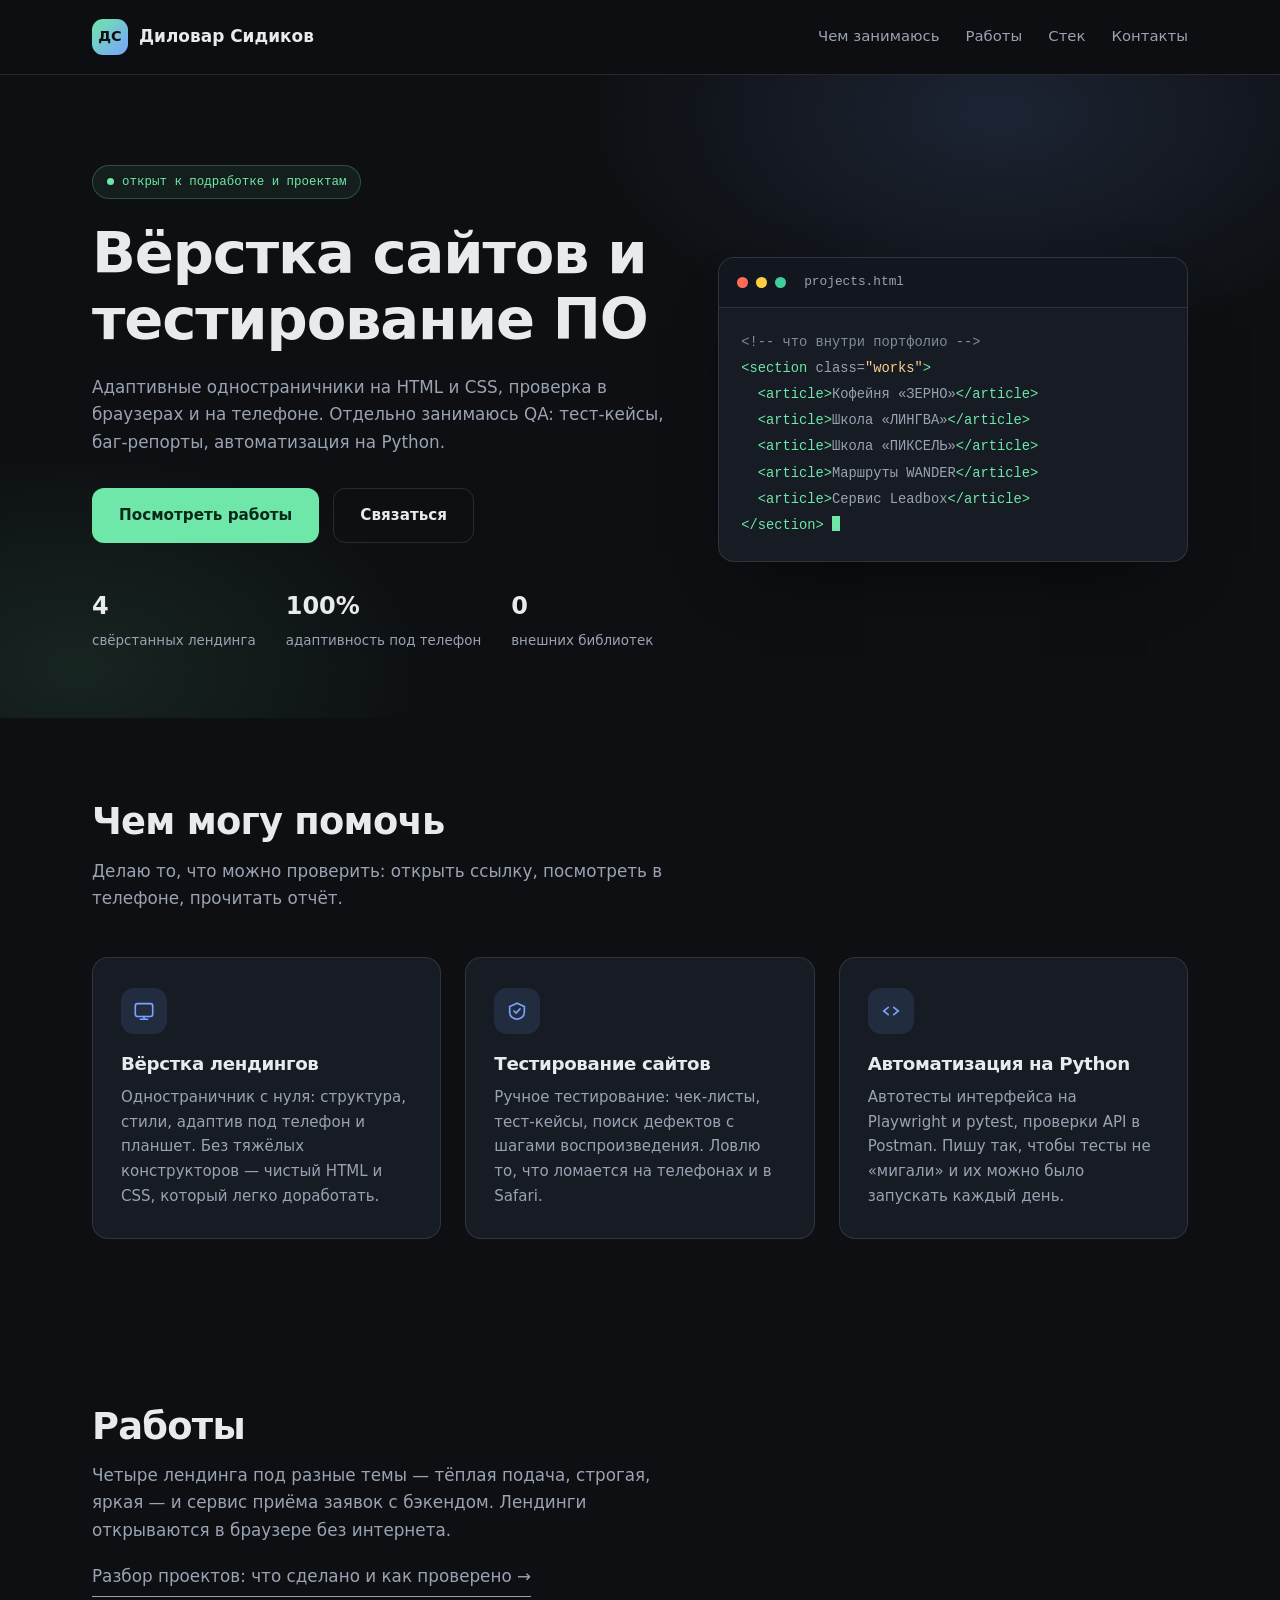
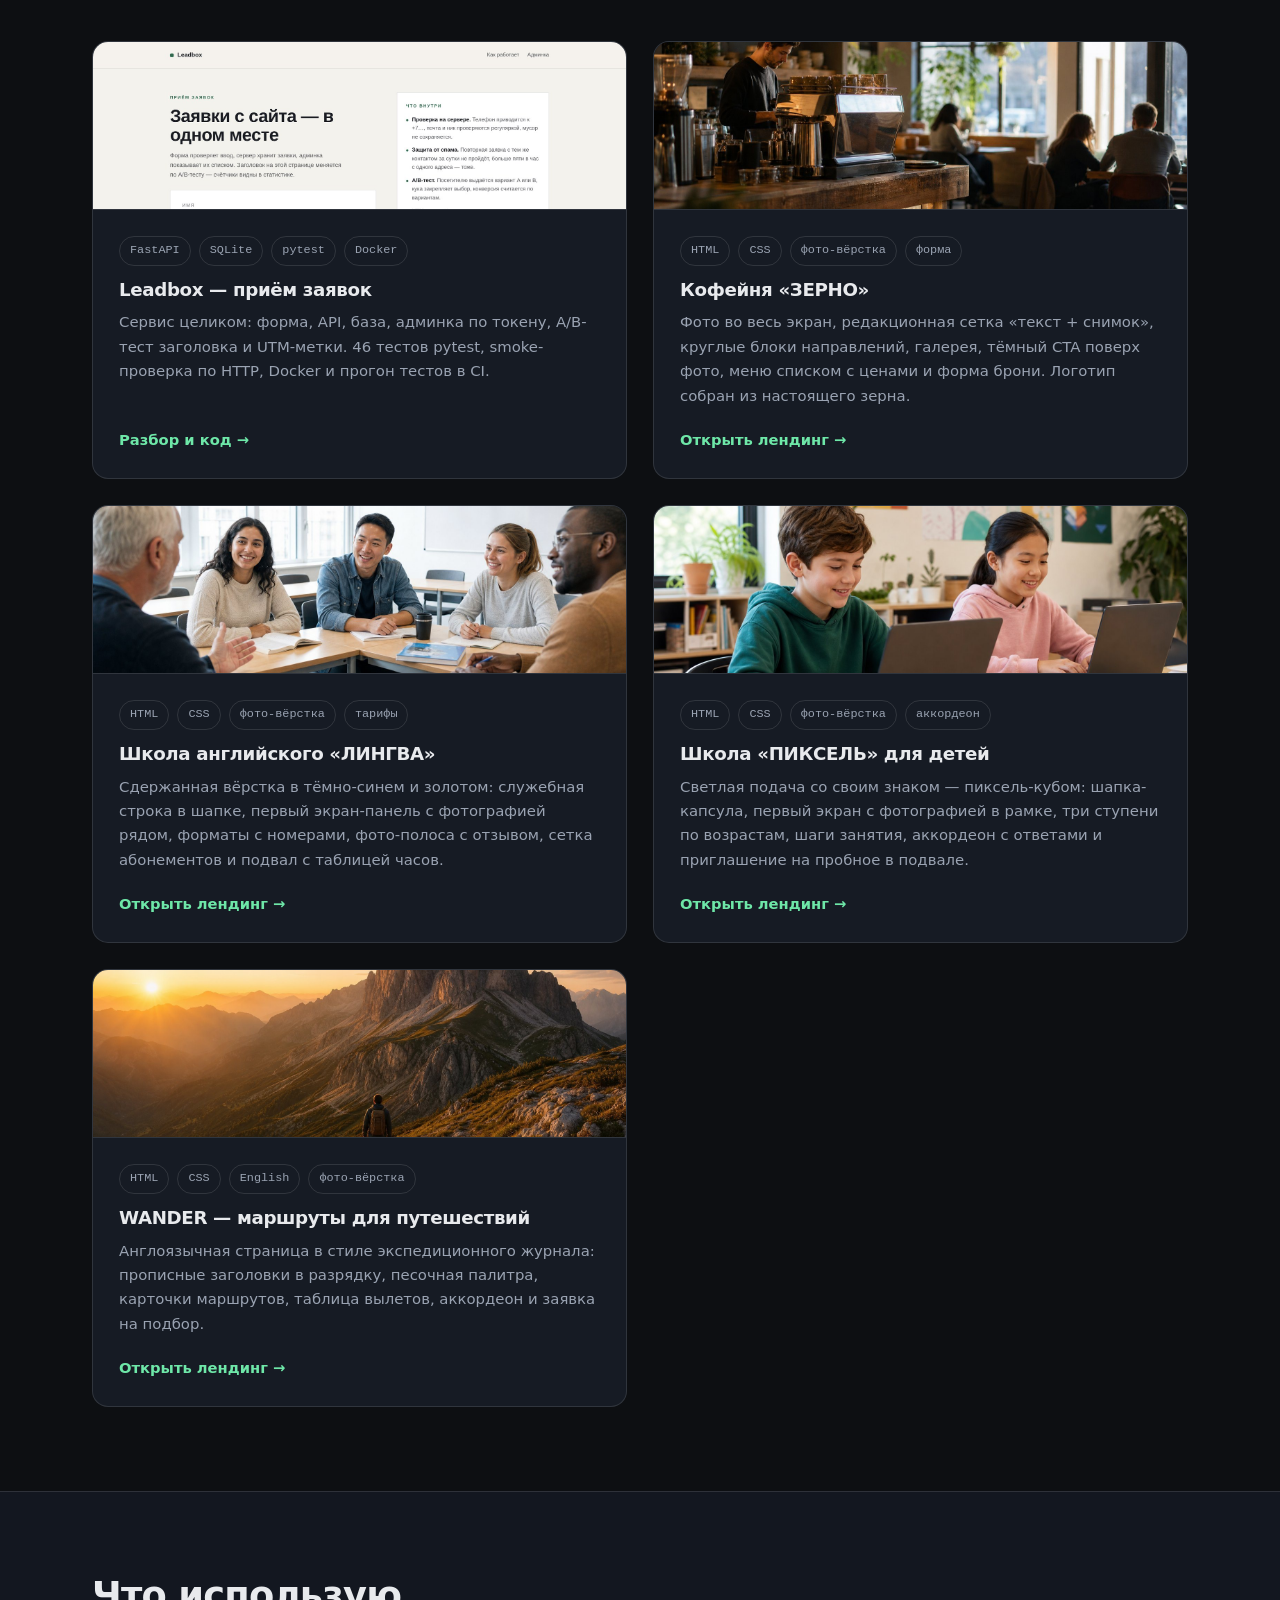
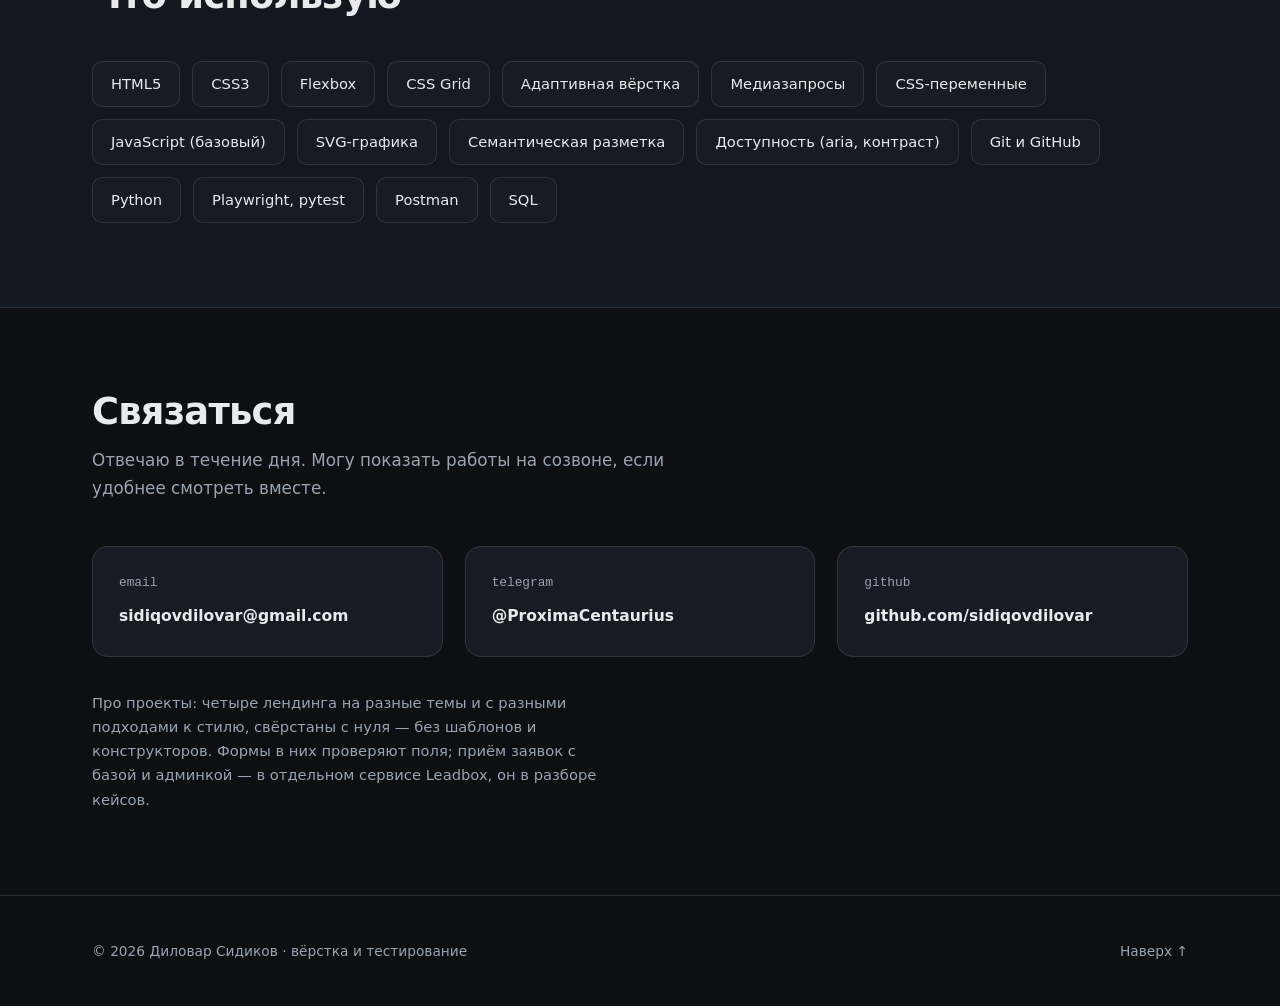
==== index.html @ e2f1a006 "Portfolio: landings, showcase, test report" ====
<!DOCTYPE html>
<html lang="ru">
<head>
<meta charset="utf-8">
<meta name="viewport" content="width=device-width, initial-scale=1">
<title>Диловар Сидиков — вёрстка сайтов и тестирование ПО</title>
<meta name="description" content="Портфолио: адаптивная вёрстка лендингов, сервис приёма заявок на FastAPI и автоматизированное тестирование.">
<meta name="author" content="Диловар Сидиков">
<link rel="icon" href="data:image/svg+xml,%3Csvg xmlns='http://www.w3.org/2000/svg' viewBox='0 0 32 32'%3E%3Crect width='32' height='32' rx='8' fill='%230d0f12'/%3E%3Ctext x='16' y='23' font-family='Arial' font-size='15' font-weight='bold' fill='%236ee7a8' text-anchor='middle'%3EDS%3C/text%3E%3C/svg%3E">
<style>
  :root{
    --bg:#0d0f12;
    --bg-2:#131720;
    --surface:#161b24;
    --ink:#e8eaed;
    --dim:#9aa3b2;
    --mint:#6ee7a8;
    --blue:#7aa2ff;
    --line:rgba(232,234,237,.12);
    --radius:16px;
  }
  *{box-sizing:border-box}
  html{scroll-behavior:smooth}
  body{
    margin:0;background:var(--bg);color:var(--ink);
    font-family:system-ui,-apple-system,"Segoe UI",Roboto,"Helvetica Neue",Arial,sans-serif;
    font-size:17px;line-height:1.64;-webkit-font-smoothing:antialiased;
  }
  h1,h2,h3{margin:0;line-height:1.15;letter-spacing:-.02em;font-weight:700}
  h1{font-size:clamp(2.1rem,5.2vw,3.6rem)}
  h2{font-size:clamp(1.6rem,3.2vw,2.3rem)}
  h3{font-size:1.14rem}
  p{margin:0}
  a{color:inherit;text-decoration:none}
  svg{display:block;max-width:100%}
  .wrap{width:100%;max-width:1140px;margin:0 auto;padding:0 22px}
  code,.mono{font-family:ui-monospace,SFMono-Regular,Menlo,Consolas,"Liberation Mono",monospace}
  .tag{
    display:inline-flex;align-items:center;gap:8px;font-family:ui-monospace,Menlo,Consolas,monospace;
    font-size:.78rem;color:var(--mint);background:rgba(110,231,168,.08);
    border:1px solid rgba(110,231,168,.25);border-radius:999px;padding:6px 14px;margin-bottom:22px;
  }
  .tag i{width:7px;height:7px;border-radius:50%;background:var(--mint);display:block}
  .lead{color:var(--dim);font-size:1.05rem;max-width:56ch}

  .btn{
    display:inline-flex;align-items:center;gap:10px;padding:14px 26px;border-radius:12px;
    border:1px solid transparent;font:inherit;font-weight:600;font-size:.95rem;cursor:pointer;
    transition:transform .18s ease,background .18s ease,border-color .18s ease,color .18s ease;
  }
  .btn--mint{background:var(--mint);color:#08281a}
  .btn--mint:hover{background:#8df0ba;transform:translateY(-2px)}
  .btn--ghost{border-color:var(--line);color:var(--ink)}
  .btn--ghost:hover{border-color:var(--mint);color:var(--mint);transform:translateY(-2px)}
  .btn:focus-visible{outline:3px solid var(--mint);outline-offset:3px}

  /* header */
  .header{position:sticky;top:0;z-index:50;background:rgba(13,15,18,.85);backdrop-filter:blur(12px);border-bottom:1px solid var(--line)}
  .header__in{display:flex;align-items:center;gap:30px;min-height:74px}
  .logo{display:flex;align-items:center;gap:11px;font-weight:700;font-size:1.06rem}
  .logo__mark{
    width:36px;height:36px;border-radius:11px;background:linear-gradient(135deg,var(--mint),var(--blue));
    color:#0d0f12;display:grid;place-content:center;font-weight:800;font-size:.9rem;
  }
  .nav{display:flex;gap:26px;margin-left:auto;font-size:.93rem;color:var(--dim)}
  .nav a{padding:6px 0;border-bottom:1px solid transparent}
  .nav a:hover{color:var(--ink);border-color:var(--mint)}
  .burger{display:none;width:42px;height:42px;border:1px solid var(--line);border-radius:11px;background:transparent;cursor:pointer;position:relative}
  .burger span{position:absolute;left:11px;right:11px;height:1.6px;background:var(--ink);transition:transform .25s}
  .burger span:nth-child(1){top:16px}
  .burger span:nth-child(2){top:24px}
  .burger[aria-expanded="true"] span:nth-child(1){transform:translateY(4px) rotate(45deg)}
  .burger[aria-expanded="true"] span:nth-child(2){transform:translateY(-4px) rotate(-45deg)}

  /* hero */
  .hero{padding:clamp(52px,7vw,100px) 0 clamp(40px,5vw,72px);position:relative;overflow:hidden}
  .hero::before{
    content:"";position:absolute;inset:0;pointer-events:none;
    background:
      radial-gradient(600px 340px at 78% 6%,rgba(122,162,255,.14),transparent 70%),
      radial-gradient(520px 320px at 6% 92%,rgba(110,231,168,.1),transparent 70%);
  }
  .hero__in{position:relative;display:grid;grid-template-columns:1.1fr .9fr;gap:52px;align-items:center}
  .hero .lead{margin-top:20px}
  .hero__cta{display:flex;flex-wrap:wrap;gap:14px;margin-top:32px}
  .hero__facts{display:flex;flex-wrap:wrap;gap:30px;margin-top:44px}
  .hero__facts b{display:block;font-size:1.5rem;font-weight:700}
  .hero__facts span{font-size:.84rem;color:var(--dim)}

  .term{
    background:var(--surface);border:1px solid var(--line);border-radius:var(--radius);
    overflow:hidden;box-shadow:0 30px 70px -40px rgba(0,0,0,.9);
  }
  .term__bar{display:flex;align-items:center;gap:8px;padding:14px 18px;border-bottom:1px solid var(--line);background:#12161e}
  .term__bar i{width:11px;height:11px;border-radius:50%;background:#2c3340}
  .term__bar i:nth-child(1){background:#ff6b57}
  .term__bar i:nth-child(2){background:#ffcf3f}
  .term__bar i:nth-child(3){background:#3ecf9a}
  .term__bar span{margin-left:10px;font-size:.8rem;color:var(--dim);font-family:ui-monospace,Menlo,Consolas,monospace}
  .term__body{padding:22px;font-family:ui-monospace,Menlo,Consolas,monospace;font-size:.86rem;line-height:1.9}
  .term__body p{color:var(--dim);white-space:nowrap;overflow:hidden;text-overflow:ellipsis}
  .term__body .k{color:var(--mint)}
  .term__body .s{color:#ffcf8b}
  .term__body .c{color:#828b99}
  .cursor{display:inline-block;width:8px;height:15px;background:var(--mint);vertical-align:-2px;animation:blink 1.1s steps(1) infinite}
  @keyframes blink{50%{opacity:0}}

  section{padding:clamp(48px,6.5vw,88px) 0}
  .sec-head{max-width:680px;margin-bottom:44px}

  /* что делаю */
  .grid-3{display:grid;grid-template-columns:repeat(3,1fr);gap:24px}
  .card{
    background:var(--surface);border:1px solid var(--line);border-radius:var(--radius);padding:30px 28px;
    transition:transform .22s ease,border-color .22s ease;
  }
  .card:hover{transform:translateY(-4px);border-color:rgba(110,231,168,.4)}
  .card__icon{width:46px;height:46px;border-radius:13px;background:rgba(122,162,255,.12);display:grid;place-content:center;margin-bottom:20px}
  .card h3{margin-bottom:10px}
  .card p{color:var(--dim);font-size:.94rem}

  /* работы */
  .works{display:grid;grid-template-columns:1fr 1fr;gap:26px}
  .work{
    background:var(--surface);border:1px solid var(--line);border-radius:var(--radius);overflow:hidden;
    display:flex;flex-direction:column;transition:transform .22s ease,border-color .22s ease,box-shadow .22s ease;
  }
  .work:hover{transform:translateY(-5px);border-color:rgba(110,231,168,.45);box-shadow:0 30px 60px -40px rgba(110,231,168,.35)}
  .work__preview{height:168px;border-bottom:1px solid var(--line);position:relative;overflow:hidden}
  .work__preview svg{position:absolute;inset:0;width:100%;height:100%}
  .work__body{padding:26px;display:flex;flex-direction:column;flex:1}
  .work__tags{display:flex;flex-wrap:wrap;gap:8px;margin-bottom:14px}
  .work__tags span{
    font-size:.74rem;font-family:ui-monospace,Menlo,Consolas,monospace;color:var(--dim);
    border:1px solid var(--line);border-radius:999px;padding:4px 10px;
  }
  .work h3{margin-bottom:10px}
  .work p{color:var(--dim);font-size:.93rem;flex:1}
  .work__link{
    display:inline-flex;align-items:center;gap:9px;margin-top:20px;font-size:.92rem;font-weight:600;color:var(--mint);
  }
  .work__link:hover{gap:13px;transition:gap .2s}

  /* стек */
  .stack{background:var(--bg-2);border-top:1px solid var(--line);border-bottom:1px solid var(--line)}
  .chips{display:flex;flex-wrap:wrap;gap:12px}
  .chips span{
    background:var(--surface);border:1px solid var(--line);border-radius:10px;padding:10px 18px;
    font-size:.92rem;transition:border-color .2s,color .2s;
  }
  .chips span:hover{border-color:var(--mint);color:var(--mint)}

  /* контакты */
  .contacts{display:grid;grid-template-columns:repeat(3,1fr);gap:22px}
  .contact{
    background:var(--surface);border:1px solid var(--line);border-radius:var(--radius);padding:26px;
    transition:transform .2s ease,border-color .2s ease;
  }
  .contact:hover{transform:translateY(-4px);border-color:rgba(122,162,255,.5)}
  .contact span{display:block;font-size:.8rem;color:var(--dim);margin-bottom:8px;font-family:ui-monospace,Menlo,Consolas,monospace}
  .contact b{font-weight:600;font-size:.97rem;word-break:break-word}

  footer.footer{border-top:1px solid var(--line);padding:40px 0;color:var(--dim);font-size:.86rem}
  .footer__in{display:flex;flex-wrap:wrap;gap:16px;justify-content:space-between;align-items:center}
  .footer a:hover{color:var(--mint)}

  .reveal{opacity:0;transform:translateY(18px);transition:opacity .6s ease,transform .6s ease}
  .reveal.in{opacity:1;transform:none}

  @media (max-width:980px){
    .hero__in{grid-template-columns:1fr;gap:40px}
    .grid-3{grid-template-columns:1fr}
    .works,.contacts{grid-template-columns:1fr}
    .term{order:-1}
  }
  @media (max-width:740px){
    .nav{position:absolute;left:0;right:0;top:100%;flex-direction:column;gap:0;margin:0;background:var(--bg);border-bottom:1px solid var(--line);max-height:0;overflow:hidden;transition:max-height .3s}
    .nav.is-open{max-height:300px}
    .nav a{padding:15px 22px;border-bottom:1px solid var(--line)}
    .burger{display:block;margin-left:auto}
  }

    /* цель нажатия в подвале — не меньше 24 px по высоте (WCAG 2.2 AA) на любом указателе */
  footer a{display:inline-block;padding-top:4px;padding-bottom:4px}
@media (max-width:760px){
    .label{font-size:.74rem}
    .hero__marks span,.numbers span,.format__meta,.price-note,.gallery figcaption,.foot__cap,
    .faculty li div > span,.quote-band footer,.cta__side dt,.top__utilin,.trip__meta span,
    .format__tag,.price__tag,.filters span{font-size:.72rem}
    footer a,.work__link,.sections a{display:inline-block;padding-top:9px;padding-bottom:9px}
    label{font-size:.78rem}
    .level b,.hero__barin span,.values span,.stats span,.trip__meta span,.level__code + b{font-size:.72rem}
    .top .nav a{display:block;padding-top:15px;padding-bottom:15px}

    .brand{padding-top:6px;padding-bottom:6px}
  }

  /* «к содержанию»: видно только при навигации с клавиатуры */
  .skip{position:fixed;left:16px;top:16px;z-index:999;padding:12px 18px;border-radius:2px;
    background:var(--mint);color:#0d0f12;font-size:.92rem;font-weight:600;text-decoration:none;
    transform:translateY(-280%);transition:transform .2s ease}
  .skip:focus{transform:none}

  @media (prefers-reduced-motion:reduce){
    html{scroll-behavior:auto}
    .reveal{opacity:1;transform:none;transition:none}
    .cursor{animation:none}
    .btn:hover,.btn--mint:hover{transform:none}
    .work:hover{transform:none}
  }
</style>
</head>
<body>
<a class="skip" href="#top">Перейти к содержанию</a>

<header class="header">
  <div class="wrap header__in">
    <a class="logo" href="#top"><span class="logo__mark">ДС</span>Диловар Сидиков</a>
    <nav class="nav" id="nav">
      <a href="#what">Чем занимаюсь</a>
      <a href="#works">Работы</a>
      <a href="#stack">Стек</a>
      <a href="#contacts">Контакты</a>
    </nav>
    <button class="burger" id="burger" aria-label="Открыть меню" aria-expanded="false" aria-controls="nav" type="button">
      <span></span><span></span>
    </button>
  </div>
</header>

<main id="top" tabindex="-1">

  <!-- Первый экран -->
  <section class="hero">
    <div class="wrap hero__in">
      <div>
        <span class="tag"><i></i>открыт к подработке и проектам</span>
        <h1>Вёрстка сайтов и тестирование ПО</h1>
        <p class="lead">Адаптивные одностраничники на HTML и CSS, проверка в браузерах и на телефоне. Отдельно занимаюсь QA: тест-кейсы, баг-репорты, автоматизация на Python.</p>
        <div class="hero__cta">
          <a class="btn btn--mint" href="#works">Посмотреть работы</a>
          <a class="btn btn--ghost" href="#contacts">Связаться</a>
        </div>
        <div class="hero__facts">
          <div><b>4</b><span>свёрстанных лендинга</span></div>
          <div><b>100%</b><span>адаптивность под телефон</span></div>
          <div><b>0</b><span>внешних библиотек</span></div>
        </div>
      </div>

      <div class="term reveal" aria-hidden="true">
        <div class="term__bar"><i></i><i></i><i></i><span>projects.html</span></div>
        <div class="term__body">
          <p><span class="c">&lt;!-- что внутри портфолио --&gt;</span></p>
          <p><span class="k">&lt;section</span> class=<span class="s">"works"</span><span class="k">&gt;</span></p>
          <p>&nbsp;&nbsp;<span class="k">&lt;article&gt;</span>Кофейня «ЗЕРНО»<span class="k">&lt;/article&gt;</span></p>
          <p>&nbsp;&nbsp;<span class="k">&lt;article&gt;</span>Школа «ЛИНГВА»<span class="k">&lt;/article&gt;</span></p>
          <p>&nbsp;&nbsp;<span class="k">&lt;article&gt;</span>Школа «ПИКСЕЛЬ»<span class="k">&lt;/article&gt;</span></p>
          <p>&nbsp;&nbsp;<span class="k">&lt;article&gt;</span>Маршруты WANDER<span class="k">&lt;/article&gt;</span></p>
          <p>&nbsp;&nbsp;<span class="k">&lt;article&gt;</span>Сервис Leadbox<span class="k">&lt;/article&gt;</span></p>
          <p><span class="k">&lt;/section&gt;</span> <span class="cursor"></span></p>
        </div>
      </div>
    </div>
  </section>

  <!-- Чем занимаюсь -->
  <section id="what">
    <div class="wrap">
      <div class="sec-head reveal">
        <h2>Чем могу помочь</h2>
        <p class="lead" style="margin-top:14px">Делаю то, что можно проверить: открыть ссылку, посмотреть в телефоне, прочитать отчёт.</p>
      </div>

      <div class="grid-3">
        <article class="card reveal">
          <div class="card__icon">
            <svg width="22" height="22" viewBox="0 0 24 24" fill="none" stroke="#7aa2ff" stroke-width="1.8" stroke-linecap="round"><rect x="2.5" y="4" width="19" height="14" rx="2.5"/><path d="M8 21h8M12 18v3"/></svg>
          </div>
          <h3>Вёрстка лендингов</h3>
          <p>Одностраничник с нуля: структура, стили, адаптив под телефон и планшет. Без тяжёлых конструкторов — чистый HTML и CSS, который легко доработать.</p>
        </article>

        <article class="card reveal">
          <div class="card__icon">
            <svg width="22" height="22" viewBox="0 0 24 24" fill="none" stroke="#7aa2ff" stroke-width="1.8" stroke-linecap="round"><path d="M12 3.5 4 7v6c0 4.4 3.4 7.2 8 8 4.6-.8 8-3.6 8-8V7z"/><path d="m8.7 12 2.3 2.3 4.3-4.6"/></svg>
          </div>
          <h3>Тестирование сайтов</h3>
          <p>Ручное тестирование: чек-листы, тест-кейсы, поиск дефектов с шагами воспроизведения. Ловлю то, что ломается на телефонах и в Safari.</p>
        </article>

        <article class="card reveal">
          <div class="card__icon">
            <svg width="22" height="22" viewBox="0 0 24 24" fill="none" stroke="#7aa2ff" stroke-width="1.8" stroke-linecap="round"><path d="m9 8-5 4 5 4M15 8l5 4-5 4"/></svg>
          </div>
          <h3>Автоматизация на Python</h3>
          <p>Автотесты интерфейса на Playwright и pytest, проверки API в Postman. Пишу так, чтобы тесты не «мигали» и их можно было запускать каждый день.</p>
        </article>
      </div>
    </div>
  </section>

  <!-- Работы -->
  <section id="works">
    <div class="wrap">
      <div class="sec-head reveal">
        <h2>Работы</h2>
        <p class="lead" style="margin-top:14px">Четыре лендинга под разные темы — тёплая подача, строгая, яркая — и сервис приёма заявок с бэкендом. Лендинги открываются в браузере без интернета.</p>
        <p class="lead" style="margin-top:12px"><a href="showcase.html" style="display:inline-block;padding-top:6px;padding-bottom:6px;border-bottom:1px solid currentColor;text-decoration:none">Разбор проектов: что сделано и как проверено →</a></p>
      </div>

      <div class="works">
        <article class="work reveal">
          <div class="work__preview">
            <img src="img/leadbox-wide.jpg" alt="Leadbox — форма заявки с проверкой полей" loading="lazy" style="width:100%;height:100%;object-fit:cover" width="1536" height="483">
          </div>
          <div class="work__body">
            <div class="work__tags"><span>FastAPI</span><span>SQLite</span><span>pytest</span><span>Docker</span></div>
            <h3>Leadbox — приём заявок</h3>
            <p>Сервис целиком: форма, API, база, админка по токену, A/B-тест заголовка и UTM-метки. 46 тестов pytest, smoke-проверка по HTTP, Docker и прогон тестов в CI.</p>
            <a class="work__link" href="showcase.html#leadbox">Разбор и код →</a>
          </div>
        </article>

        <article class="work reveal">
          <div class="work__preview">
            <img src="img/coffee-hero.jpg" alt="Кофейня «ЗЕРНО» — первый экран с фотографией" loading="lazy" style="width:100%;height:100%;object-fit:cover" width="1536" height="1024">
          </div>
          <div class="work__body">
            <div class="work__tags"><span>HTML</span><span>CSS</span><span>фото-вёрстка</span><span>форма</span></div>
            <h3>Кофейня «ЗЕРНО»</h3>
            <p>Фото во весь экран, редакционная сетка «текст + снимок», круглые блоки направлений, галерея, тёмный CTA поверх фото, меню списком с ценами и форма брони. Логотип собран из настоящего зерна.</p>
            <a class="work__link" href="zerno-coffee.html">Открыть лендинг →</a>
          </div>
        </article>

        <article class="work reveal">
          <div class="work__preview">
            <img src="img/lingua-hero.jpg" alt="Школа английского «ЛИНГВА» — первый экран с фотографией" loading="lazy" style="width:100%;height:100%;object-fit:cover" width="1536" height="1024">
          </div>
          <div class="work__body">
            <div class="work__tags"><span>HTML</span><span>CSS</span><span>фото-вёрстка</span><span>тарифы</span></div>
            <h3>Школа английского «ЛИНГВА»</h3>
            <p>Сдержанная вёрстка в тёмно-синем и золотом: служебная строка в шапке, первый экран-панель с фотографией рядом, форматы с номерами, фото-полоса с отзывом, сетка абонементов и подвал с таблицей часов.</p>
            <a class="work__link" href="lingua-school.html">Открыть лендинг →</a>
          </div>
        </article>

        <article class="work reveal">
          <div class="work__preview">
            <img src="img/kids-hero.jpg" alt="Школа «ПИКСЕЛЬ» — дети занимаются в классе" loading="lazy" style="width:100%;height:100%;object-fit:cover" width="1536" height="1024">
          </div>
          <div class="work__body">
            <div class="work__tags"><span>HTML</span><span>CSS</span><span>фото-вёрстка</span><span>аккордеон</span></div>
            <h3>Школа «ПИКСЕЛЬ» для детей</h3>
            <p>Светлая подача со своим знаком — пиксель-кубом: шапка-капсула, первый экран с фотографией в рамке, три ступени по возрастам, шаги занятия, аккордеон с ответами и приглашение на пробное в подвале.</p>
            <a class="work__link" href="pixel-kids.html">Открыть лендинг →</a>
          </div>
        </article>

        <article class="work reveal">
          <div class="work__preview">
            <img src="img/wander-hero.jpg" alt="WANDER — путешественник на горной тропе" loading="lazy" style="width:100%;height:100%;object-fit:cover" width="1536" height="1024">
          </div>
          <div class="work__body">
            <div class="work__tags"><span>HTML</span><span>CSS</span><span>English</span><span>фото-вёрстка</span></div>
            <h3>WANDER — маршруты для путешествий</h3>
            <p>Англоязычная страница в стиле экспедиционного журнала: прописные заголовки в разрядку, песочная палитра, карточки маршрутов, таблица вылетов, аккордеон и заявка на подбор.</p>
            <a class="work__link" href="wander-travel.html">Открыть лендинг →</a>
          </div>
        </article>

      </div>
    </div>
  </section>

  <!-- Стек -->
  <section class="stack" id="stack">
    <div class="wrap">
      <div class="sec-head reveal">
        <h2>Что использую</h2>
      </div>
      <div class="chips reveal">
        <span>HTML5</span>
        <span>CSS3</span>
        <span>Flexbox</span>
        <span>CSS Grid</span>
        <span>Адаптивная вёрстка</span>
        <span>Медиазапросы</span>
        <span>CSS-переменные</span>
        <span>JavaScript (базовый)</span>
        <span>SVG-графика</span>
        <span>Семантическая разметка</span>
        <span>Доступность (aria, контраст)</span>
        <span>Git и GitHub</span>
        <span>Python</span>
        <span>Playwright, pytest</span>
        <span>Postman</span>
        <span>SQL</span>
      </div>
    </div>
  </section>

  <!-- Контакты -->
  <section id="contacts">
    <div class="wrap">
      <div class="sec-head reveal">
        <h2>Связаться</h2>
        <p class="lead" style="margin-top:14px">Отвечаю в течение дня. Могу показать работы на созвоне, если удобнее смотреть вместе.</p>
      </div>
      <div class="contacts">
        <a class="contact reveal" href="mailto:sidiqovdilovar@gmail.com">
          <span>email</span>
          <b>sidiqovdilovar@gmail.com</b>
        </a>
        <a class="contact reveal" href="https://t.me/ProximaCentaurius" rel="noopener">
          <span>telegram</span>
          <b>@ProximaCentaurius</b>
        </a>
        <a class="contact reveal" href="https://github.com/sidiqovdilovar/qa-portfolio" rel="noopener">
          <span>github</span>
          <b>github.com/sidiqovdilovar</b>
        </a>
      </div>

      <p class="lead" style="margin-top:34px;font-size:.92rem">
        Про проекты: четыре лендинга на разные темы и с разными подходами к стилю, свёрстаны с нуля — без шаблонов и конструкторов.
        Формы в них проверяют поля; приём заявок с базой и админкой — в отдельном сервисе Leadbox, он в разборе кейсов.
      </p>
    </div>
  </section>

</main>

<footer class="footer">
  <div class="wrap footer__in">
    <span>© <span id="year"></span> Диловар Сидиков · вёрстка и тестирование</span>
    <a href="#top">Наверх ↑</a>
  </div>
</footer>

<script>
  var burger = document.getElementById('burger');
  var nav = document.getElementById('nav');
  burger.addEventListener('click', function () {
    var open = nav.classList.toggle('is-open');
    burger.setAttribute('aria-expanded', open);
  });
  nav.addEventListener('click', function (e) {
    if (e.target.tagName === 'A') {
      nav.classList.remove('is-open');
      burger.setAttribute('aria-expanded', 'false');
    }
  });

  var items = document.querySelectorAll('.reveal');
  if ('IntersectionObserver' in window) {
    var io = new IntersectionObserver(function (entries) {
      entries.forEach(function (entry) {
        if (entry.isIntersecting) {
          entry.target.classList.add('in');
          io.unobserve(entry.target);
        }
      });
    }, { threshold: 0.14 });
    items.forEach(function (el) { io.observe(el); });
  } else {
    items.forEach(function (el) { el.classList.add('in'); });
  }

  document.getElementById('year').textContent = new Date().getFullYear();
</script>

</body>
</html>
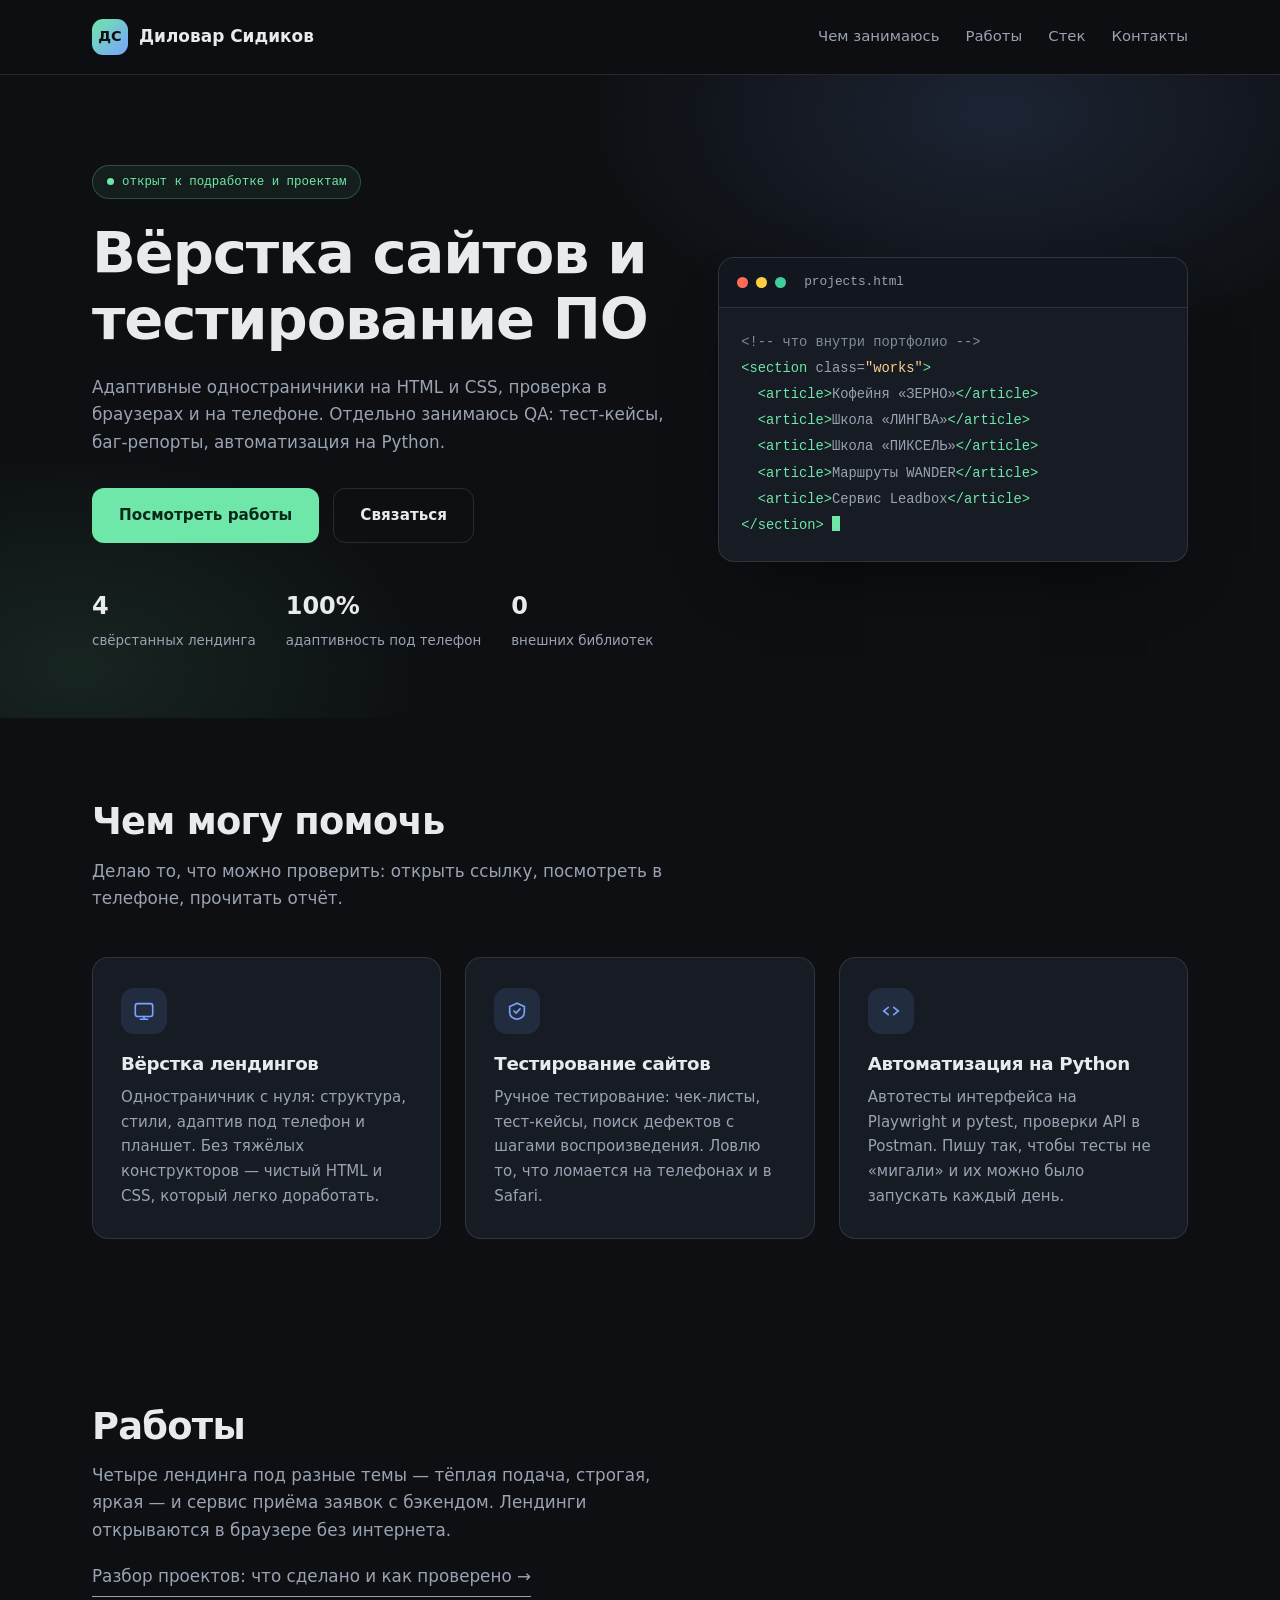
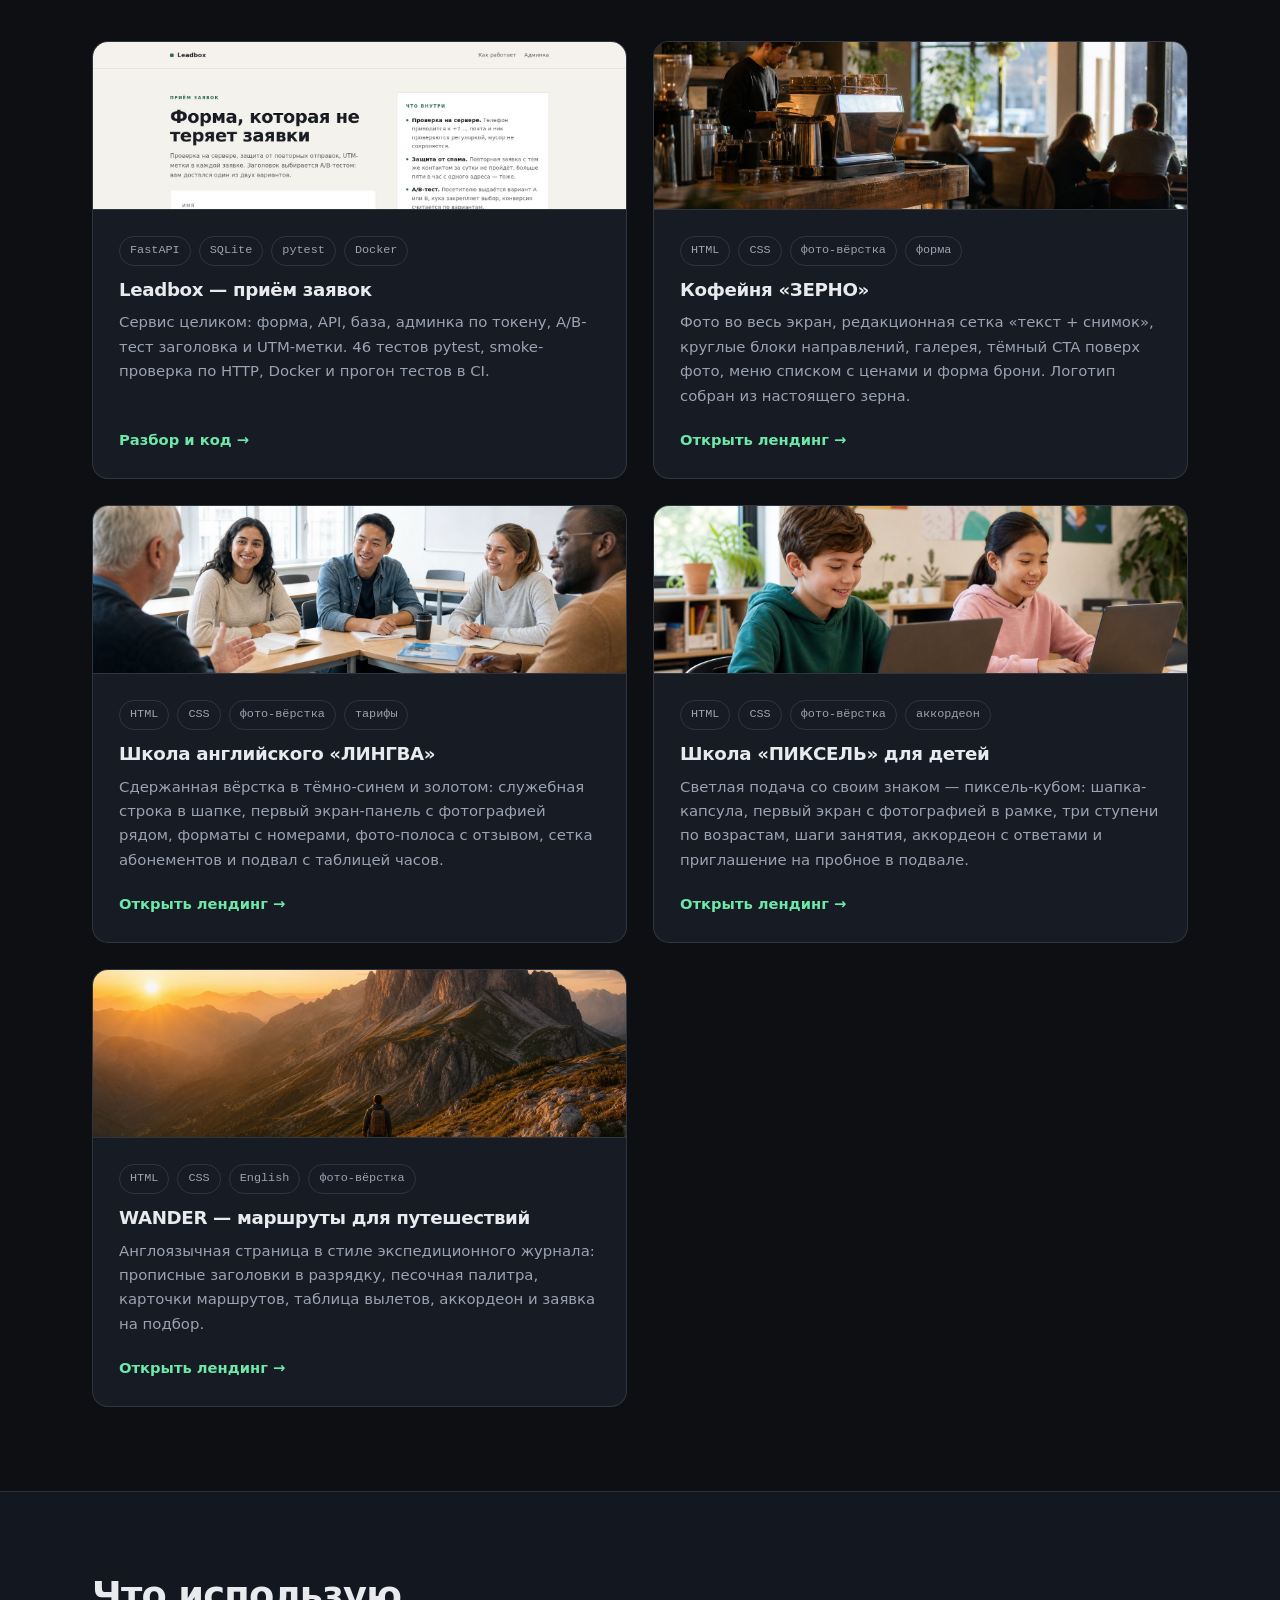
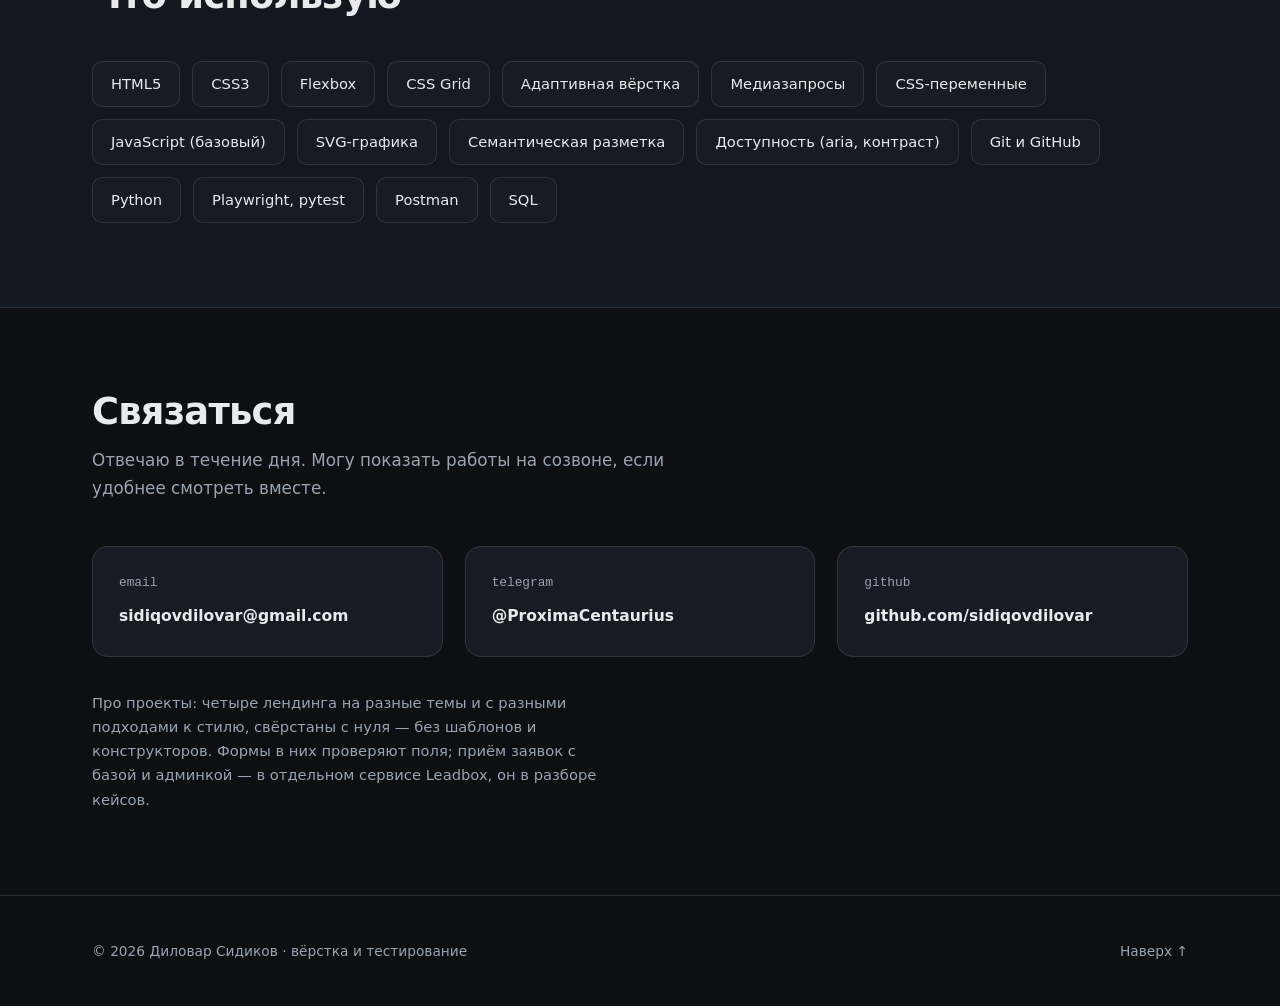
==== commit 1785290e: "Fix W3C errors: encode spaces in favicon data URI, duplicate loading attribute; square logo ratio" ====
--- a/index.html
+++ b/index.html
@@ -6,7 +6,7 @@
 <title>Диловар Сидиков — вёрстка сайтов и тестирование ПО</title>
 <meta name="description" content="Портфолио: адаптивная вёрстка лендингов, сервис приёма заявок на FastAPI и автоматизированное тестирование.">
 <meta name="author" content="Диловар Сидиков">
-<link rel="icon" href="data:image/svg+xml,%3Csvg xmlns='http://www.w3.org/2000/svg' viewBox='0 0 32 32'%3E%3Crect width='32' height='32' rx='8' fill='%230d0f12'/%3E%3Ctext x='16' y='23' font-family='Arial' font-size='15' font-weight='bold' fill='%236ee7a8' text-anchor='middle'%3EDS%3C/text%3E%3C/svg%3E">
+<link rel="icon" href="data:image/svg+xml,%3Csvg%20xmlns='http://www.w3.org/2000/svg'%20viewBox='0%200%2032%2032'%3E%3Crect%20width='32'%20height='32'%20rx='8'%20fill='%230d0f12'/%3E%3Ctext%20x='16'%20y='23'%20font-family='Arial'%20font-size='15'%20font-weight='bold'%20fill='%236ee7a8'%20text-anchor='middle'%3EDS%3C/text%3E%3C/svg%3E">
 <style>
   :root{
     --bg:#0d0f12;
@@ -207,8 +207,11 @@
     .cursor{animation:none}
     .btn:hover,.btn--mint:hover{transform:none}
     .work:hover{transform:none}
+      /* при «меньше движения» гасим не только входные анимации, но и переходы при наведении */
+    *,*::before,*::after{animation-duration:.01ms!important;animation-iteration-count:1!important;transition-duration:.01ms!important;scroll-behavior:auto!important}
   }
 </style>
+<noscript><style>.reveal{opacity:1!important;transform:none!important}</style></noscript>
 </head>
 <body>
 <a class="skip" href="#top">Перейти к содержанию</a>
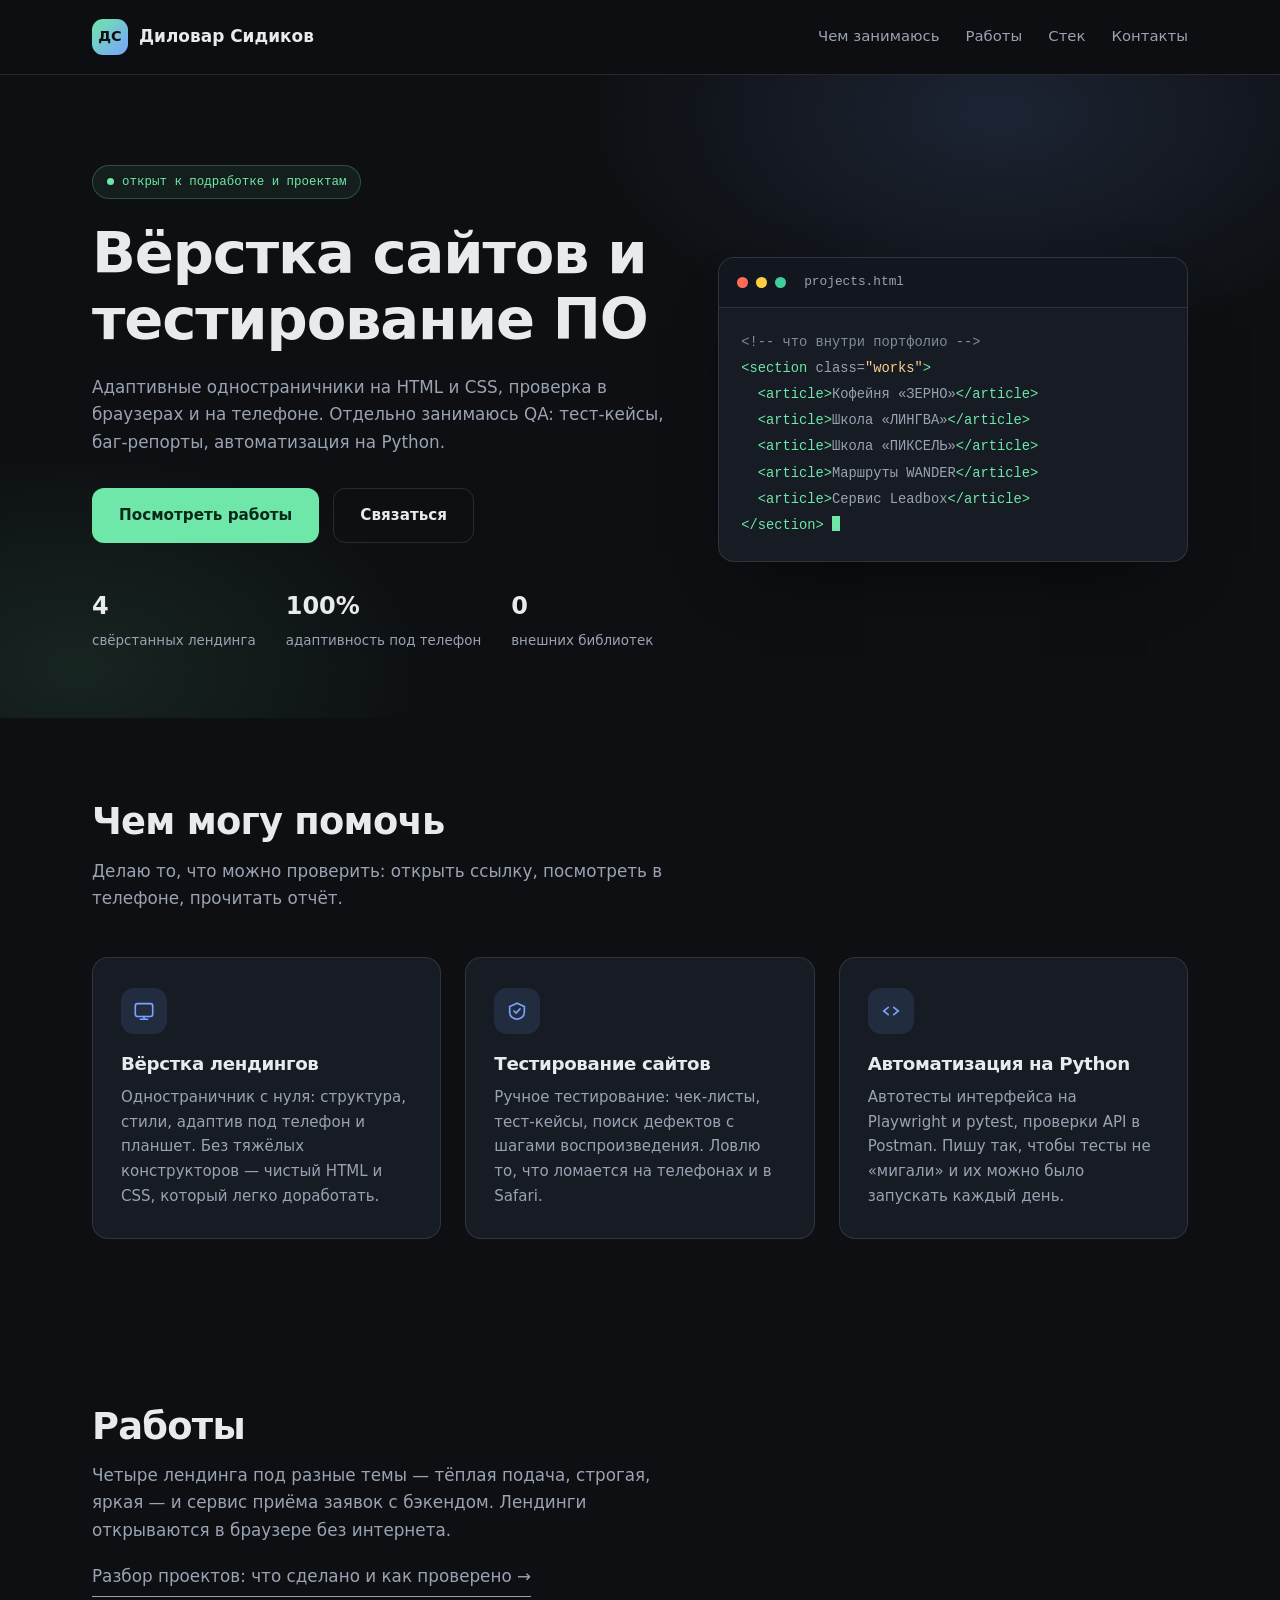
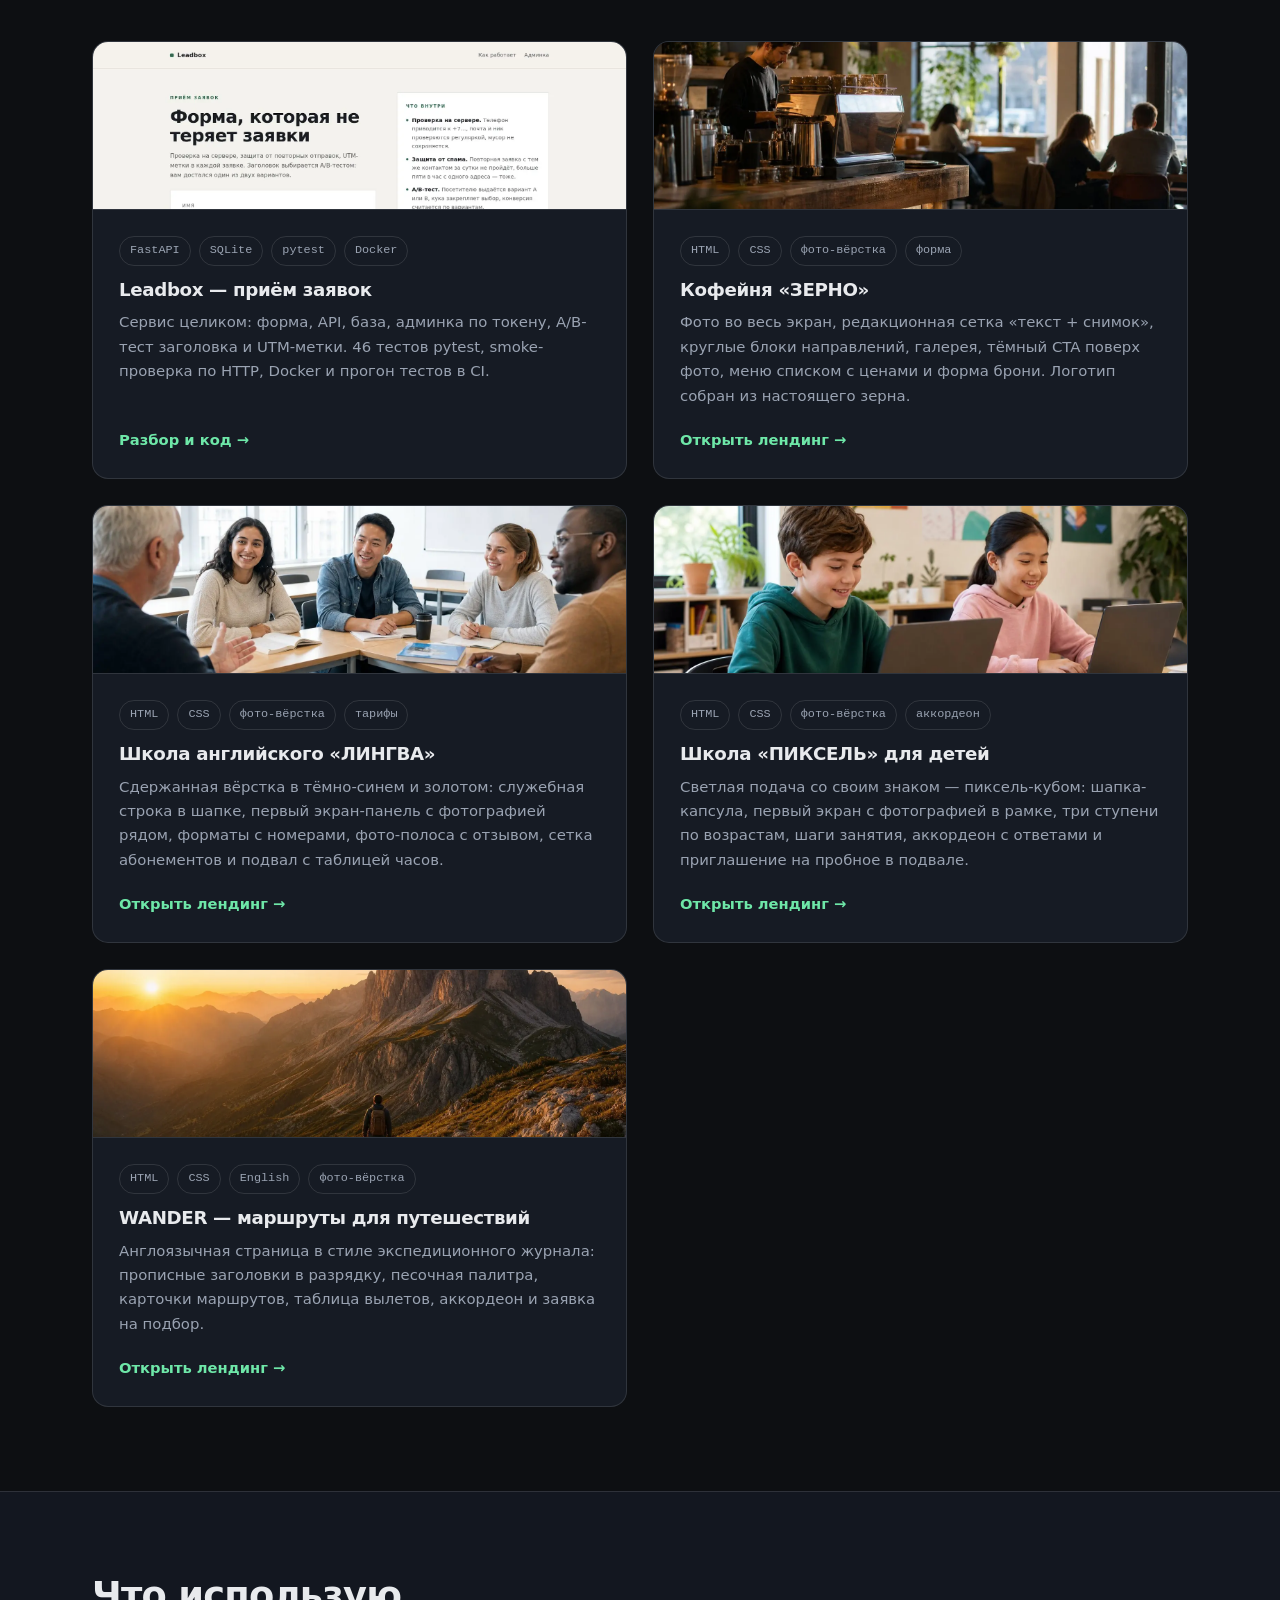
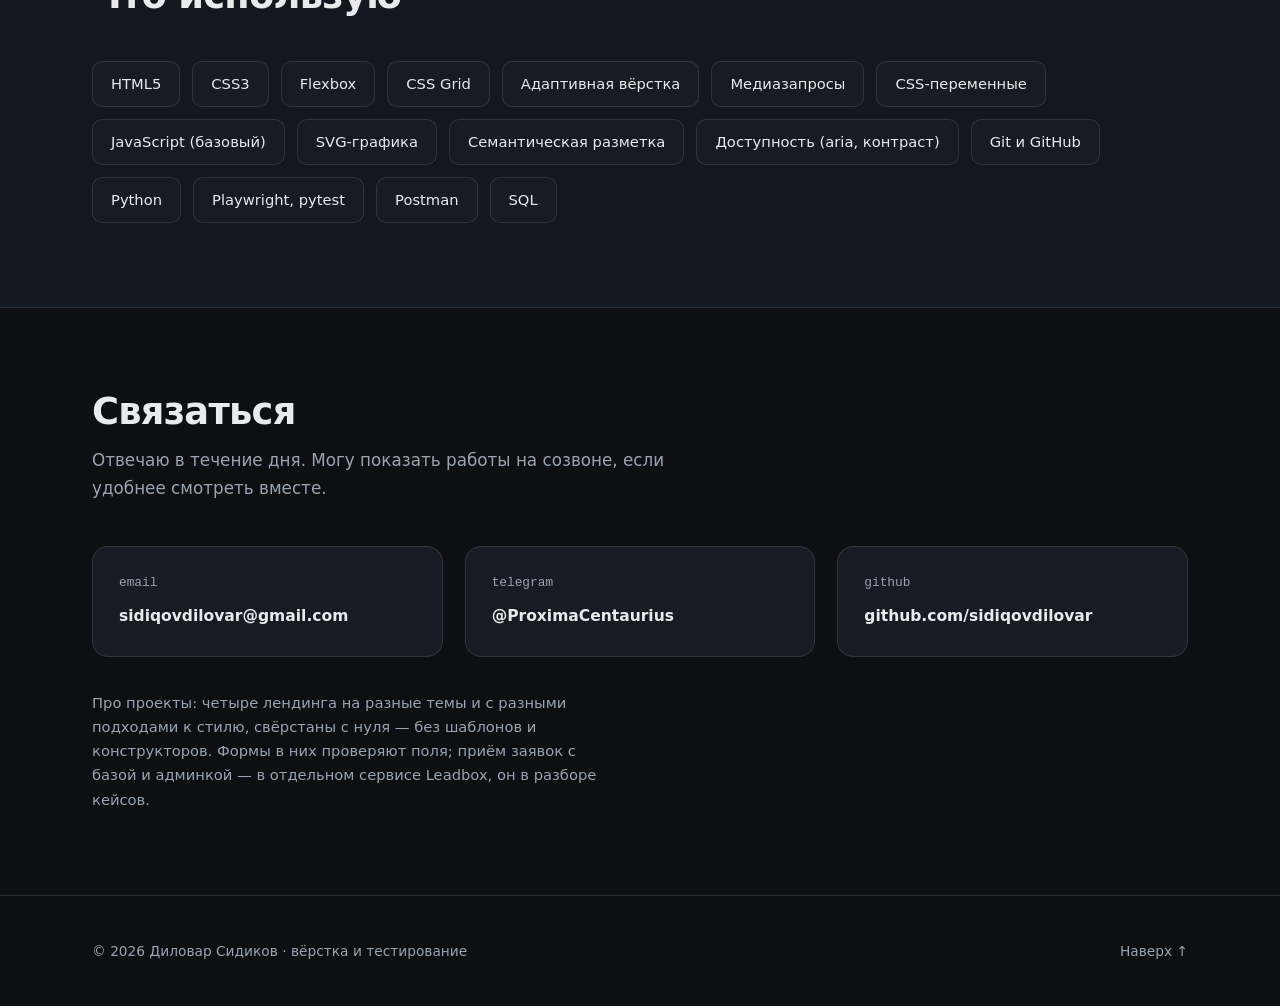
==== commit 22245894: "Images: WebP with JPEG fallback, lazy + intrinsic sizes on review page Page weight across the seven " ====
--- a/index.html
+++ b/index.html
@@ -210,6 +210,7 @@
       /* при «меньше движения» гасим не только входные анимации, но и переходы при наведении */
     *,*::before,*::after{animation-duration:.01ms!important;animation-iteration-count:1!important;transition-duration:.01ms!important;scroll-behavior:auto!important}
   }
+  picture{display:contents}
 </style>
 <noscript><style>.reveal{opacity:1!important;transform:none!important}</style></noscript>
 </head>
@@ -315,7 +316,7 @@
       <div class="works">
         <article class="work reveal">
           <div class="work__preview">
-            <img src="img/leadbox-wide.jpg" alt="Leadbox — форма заявки с проверкой полей" loading="lazy" style="width:100%;height:100%;object-fit:cover" width="1536" height="483">
+            <picture><source srcset="img/leadbox-wide.webp" type="image/webp"><img fetchpriority="high" decoding="async" src="img/leadbox-wide.jpg" alt="Leadbox — форма заявки с проверкой полей" loading="lazy" style="width:100%;height:100%;object-fit:cover" width="1536" height="483"></picture>
           </div>
           <div class="work__body">
             <div class="work__tags"><span>FastAPI</span><span>SQLite</span><span>pytest</span><span>Docker</span></div>
@@ -327,7 +328,7 @@
 
         <article class="work reveal">
           <div class="work__preview">
-            <img src="img/coffee-hero.jpg" alt="Кофейня «ЗЕРНО» — первый экран с фотографией" loading="lazy" style="width:100%;height:100%;object-fit:cover" width="1536" height="1024">
+            <picture><source srcset="img/coffee-hero.webp" type="image/webp"><img decoding="async" src="img/coffee-hero.jpg" alt="Кофейня «ЗЕРНО» — первый экран с фотографией" loading="lazy" style="width:100%;height:100%;object-fit:cover" width="1536" height="1024"></picture>
           </div>
           <div class="work__body">
             <div class="work__tags"><span>HTML</span><span>CSS</span><span>фото-вёрстка</span><span>форма</span></div>
@@ -339,7 +340,7 @@
 
         <article class="work reveal">
           <div class="work__preview">
-            <img src="img/lingua-hero.jpg" alt="Школа английского «ЛИНГВА» — первый экран с фотографией" loading="lazy" style="width:100%;height:100%;object-fit:cover" width="1536" height="1024">
+            <picture><source srcset="img/lingua-hero.webp" type="image/webp"><img decoding="async" src="img/lingua-hero.jpg" alt="Школа английского «ЛИНГВА» — первый экран с фотографией" loading="lazy" style="width:100%;height:100%;object-fit:cover" width="1536" height="1024"></picture>
           </div>
           <div class="work__body">
             <div class="work__tags"><span>HTML</span><span>CSS</span><span>фото-вёрстка</span><span>тарифы</span></div>
@@ -351,7 +352,7 @@
 
         <article class="work reveal">
           <div class="work__preview">
-            <img src="img/kids-hero.jpg" alt="Школа «ПИКСЕЛЬ» — дети занимаются в классе" loading="lazy" style="width:100%;height:100%;object-fit:cover" width="1536" height="1024">
+            <picture><source srcset="img/kids-hero.webp" type="image/webp"><img decoding="async" src="img/kids-hero.jpg" alt="Школа «ПИКСЕЛЬ» — дети занимаются в классе" loading="lazy" style="width:100%;height:100%;object-fit:cover" width="1536" height="1024"></picture>
           </div>
           <div class="work__body">
             <div class="work__tags"><span>HTML</span><span>CSS</span><span>фото-вёрстка</span><span>аккордеон</span></div>
@@ -363,7 +364,7 @@
 
         <article class="work reveal">
           <div class="work__preview">
-            <img src="img/wander-hero.jpg" alt="WANDER — путешественник на горной тропе" loading="lazy" style="width:100%;height:100%;object-fit:cover" width="1536" height="1024">
+            <picture><source srcset="img/wander-hero.webp" type="image/webp"><img decoding="async" src="img/wander-hero.jpg" alt="WANDER — путешественник на горной тропе" loading="lazy" style="width:100%;height:100%;object-fit:cover" width="1536" height="1024"></picture>
           </div>
           <div class="work__body">
             <div class="work__tags"><span>HTML</span><span>CSS</span><span>English</span><span>фото-вёрстка</span></div>
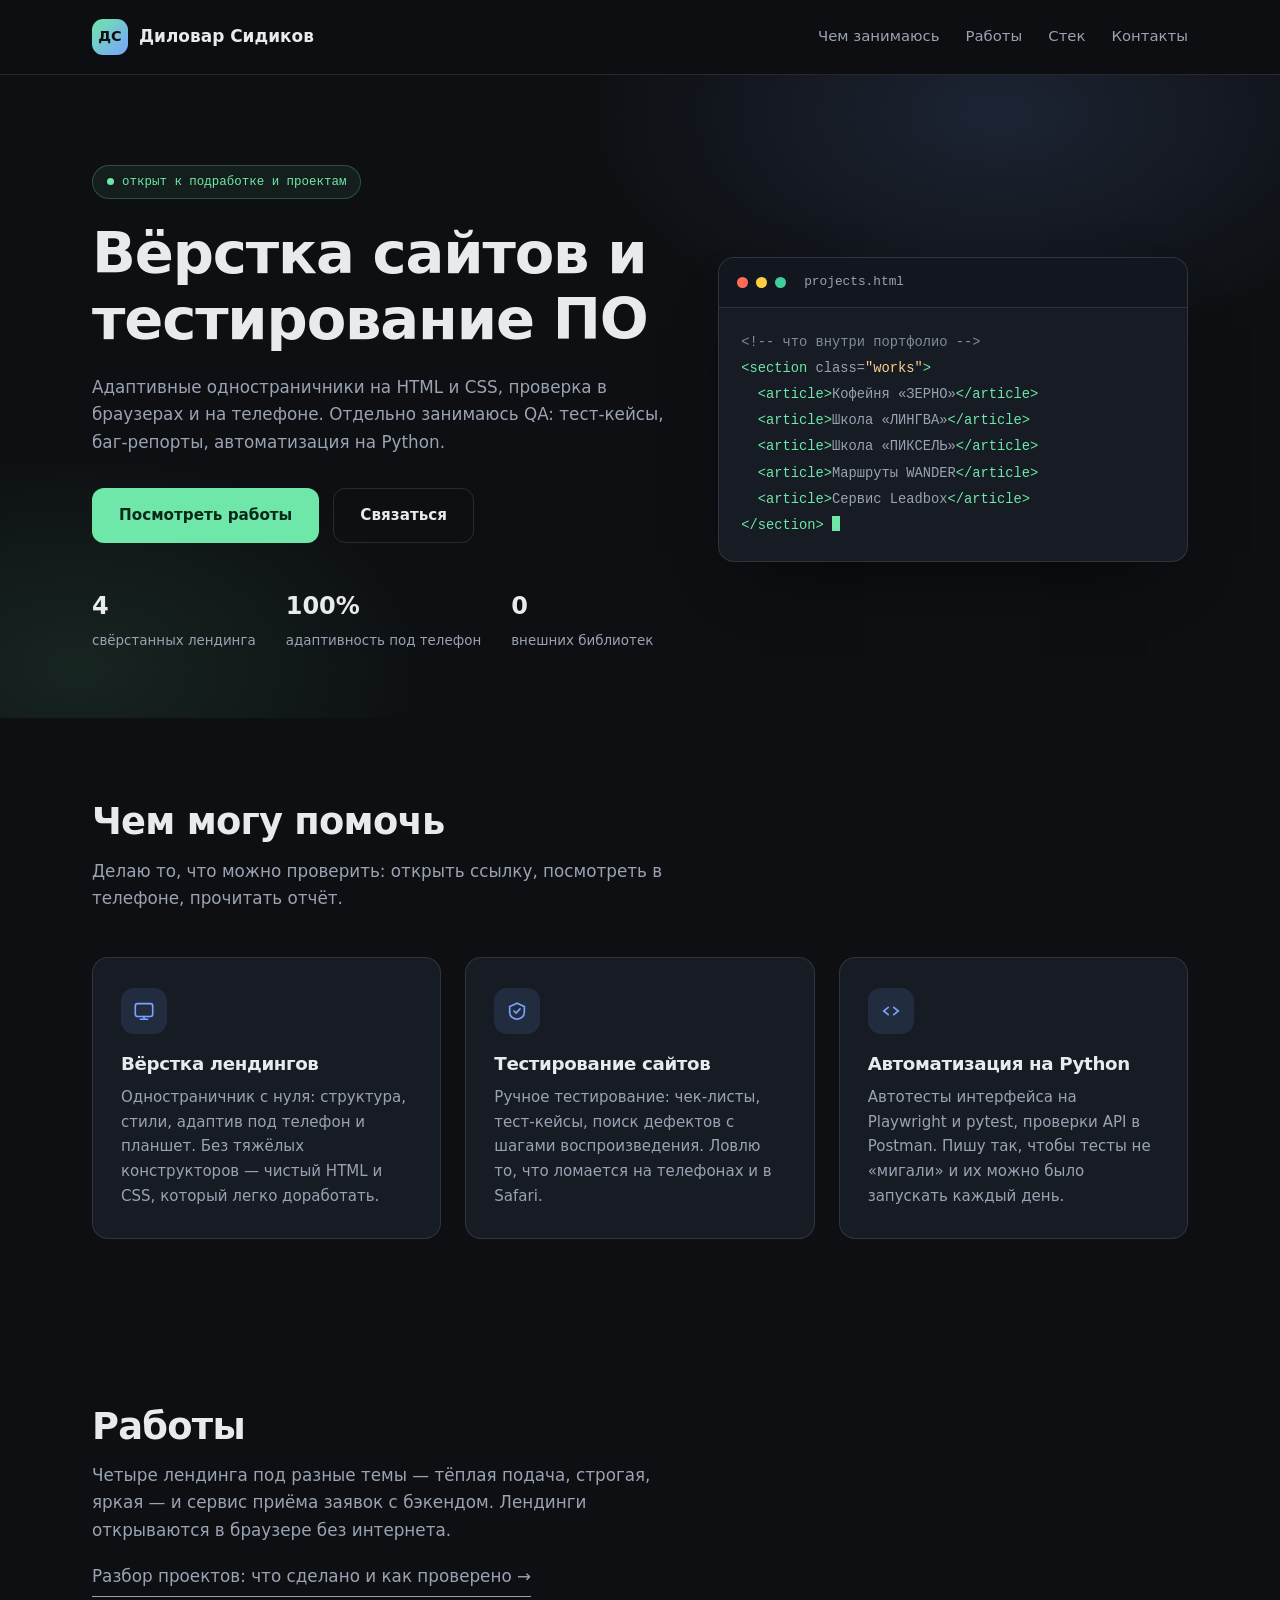
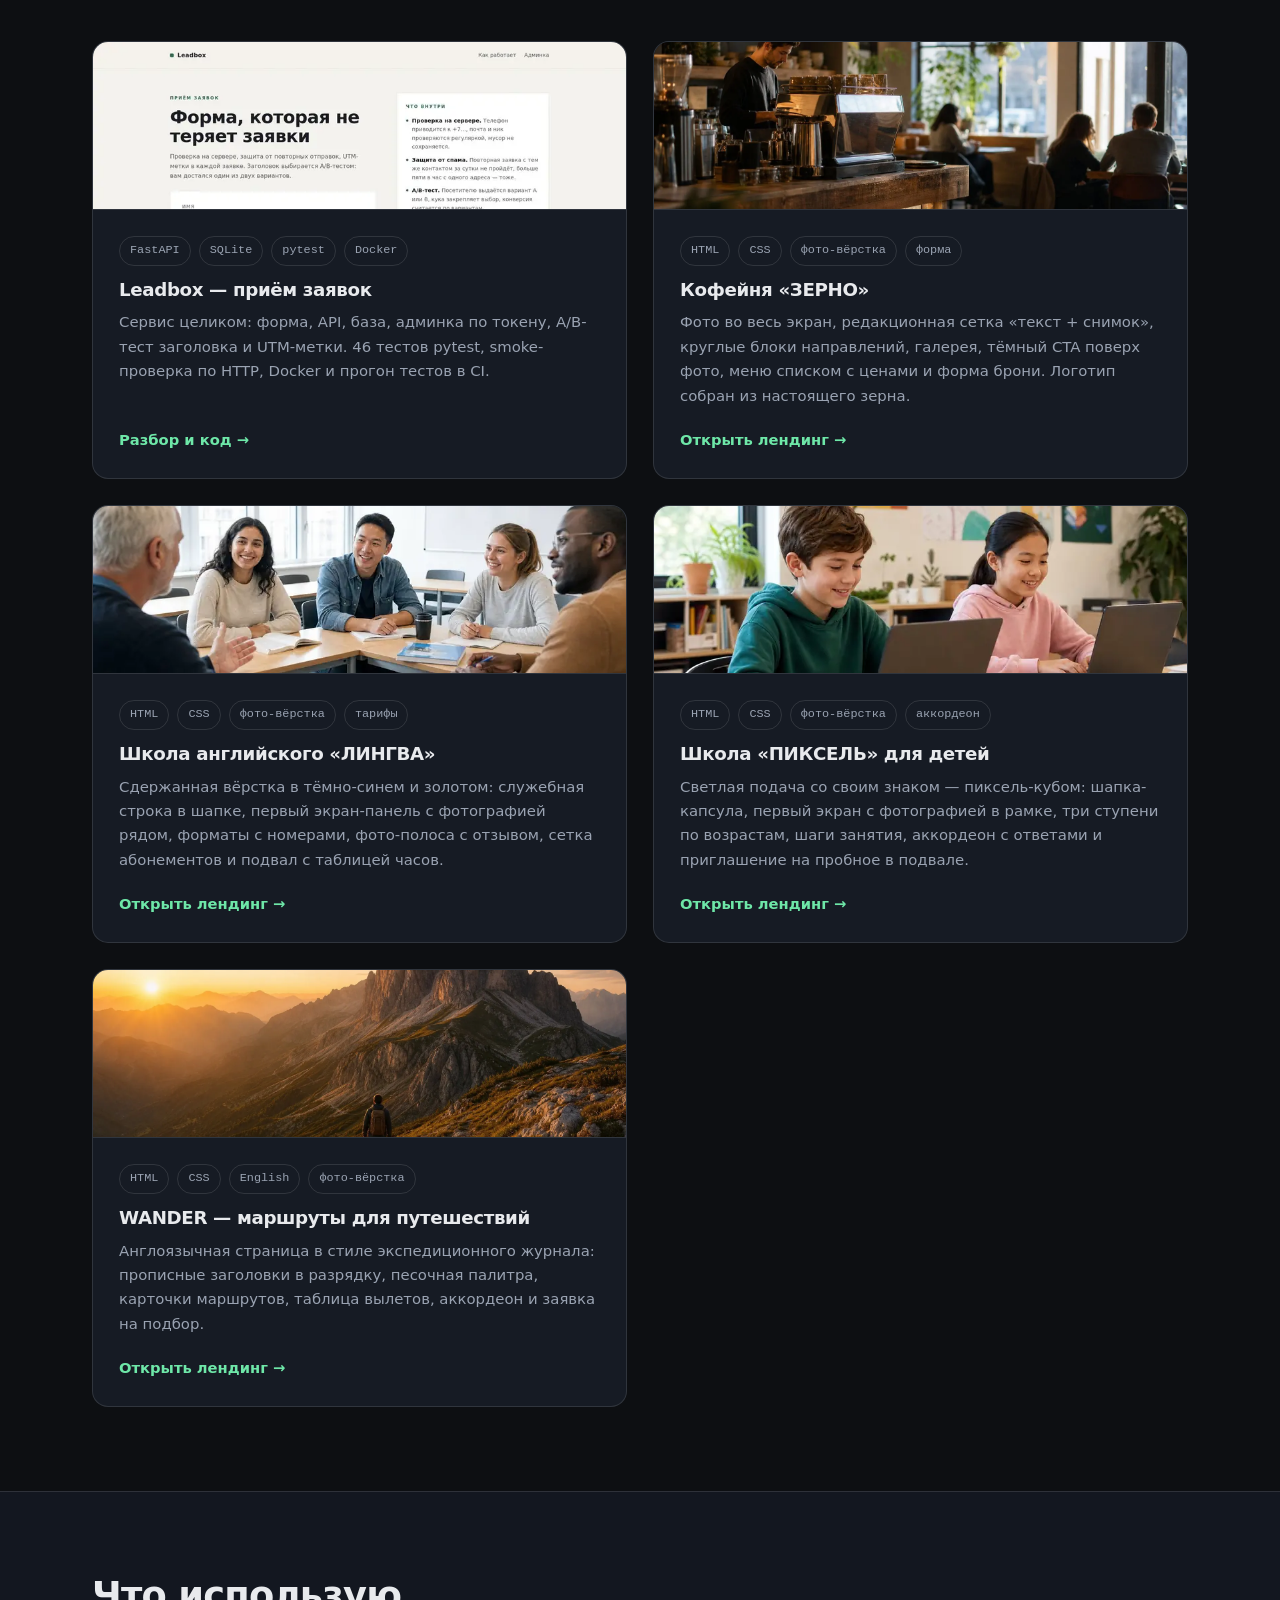
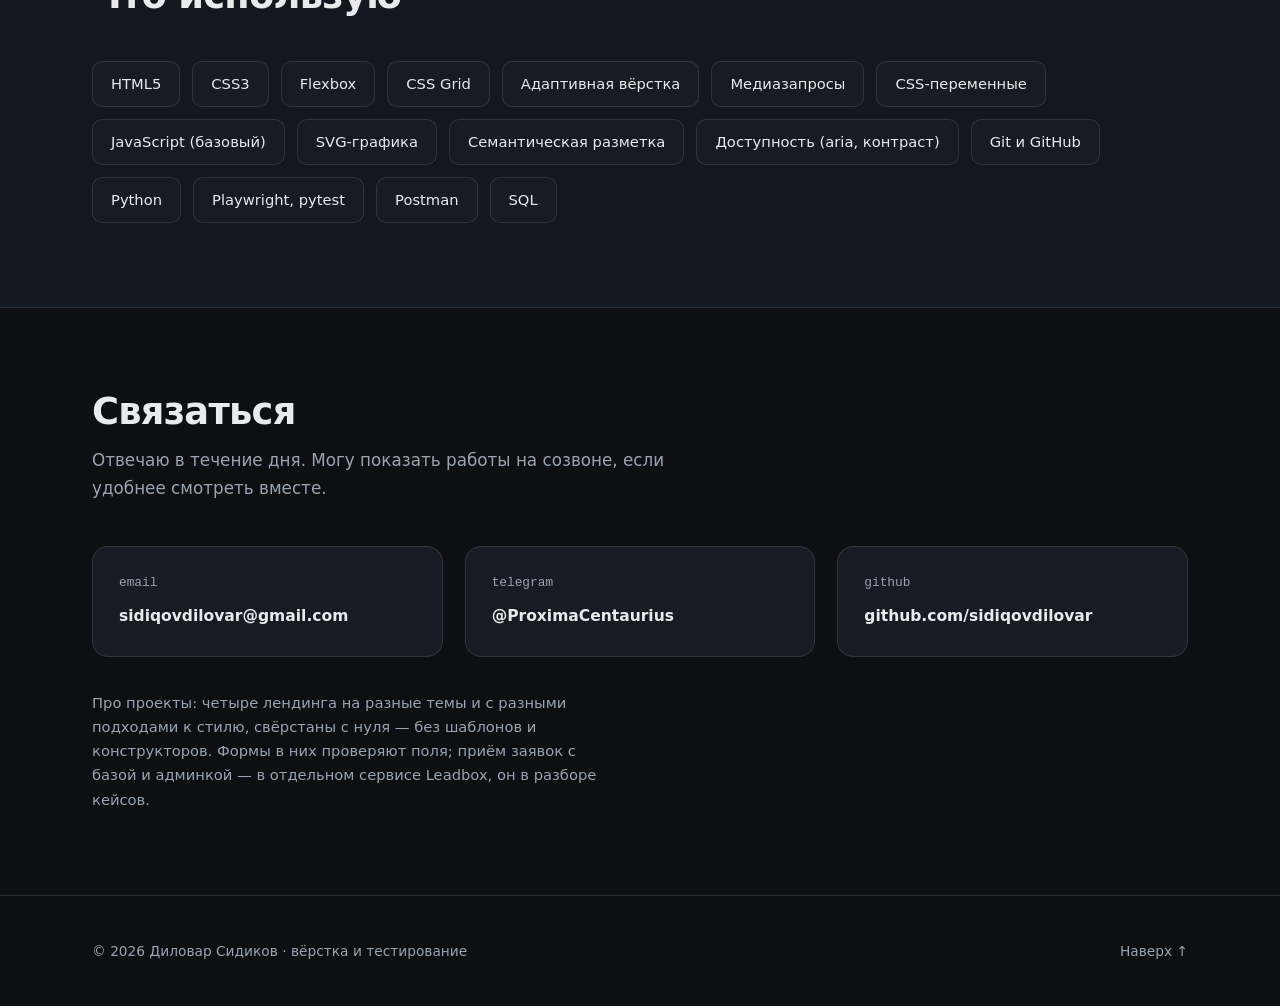
==== commit 47c76a81: "Responsive images: srcset with 480/800/1200 variants and measured sizes Images on a 390 px screen: 3" ====
--- a/index.html
+++ b/index.html
@@ -5,6 +5,16 @@
 <meta name="viewport" content="width=device-width, initial-scale=1">
 <title>Диловар Сидиков — вёрстка сайтов и тестирование ПО</title>
 <meta name="description" content="Портфолио: адаптивная вёрстка лендингов, сервис приёма заявок на FastAPI и автоматизированное тестирование.">
+<meta property="og:type" content="website">
+<meta property="og:title" content="Диловар Сидиков — вёрстка сайтов и тестирование ПО">
+<meta property="og:description" content="Портфолио: адаптивная вёрстка лендингов, сервис приёма заявок на FastAPI и автоматизированное тестирование.">
+<meta property="og:url" content="https://sidiqovdilovar.github.io/landings/index.html">
+<meta property="og:image" content="https://sidiqovdilovar.github.io/landings/img/og/index.jpg">
+<meta property="og:image:width" content="1200">
+<meta property="og:image:height" content="630">
+<meta property="og:locale" content="ru_RU">
+<meta name="twitter:card" content="summary_large_image">
+<meta name="twitter:image" content="https://sidiqovdilovar.github.io/landings/img/og/index.jpg">
 <meta name="author" content="Диловар Сидиков">
 <link rel="icon" href="data:image/svg+xml,%3Csvg%20xmlns='http://www.w3.org/2000/svg'%20viewBox='0%200%2032%2032'%3E%3Crect%20width='32'%20height='32'%20rx='8'%20fill='%230d0f12'/%3E%3Ctext%20x='16'%20y='23'%20font-family='Arial'%20font-size='15'%20font-weight='bold'%20fill='%236ee7a8'%20text-anchor='middle'%3EDS%3C/text%3E%3C/svg%3E">
 <style>
@@ -211,7 +221,12 @@
     *,*::before,*::after{animation-duration:.01ms!important;animation-iteration-count:1!important;transition-duration:.01ms!important;scroll-behavior:auto!important}
   }
   picture{display:contents}
-</style>
+
+@media print{
+    .skip{display:none!important}
+    .term{display:none!important}
+  }
+  </style>
 <noscript><style>.reveal{opacity:1!important;transform:none!important}</style></noscript>
 </head>
 <body>
@@ -316,7 +331,7 @@
       <div class="works">
         <article class="work reveal">
           <div class="work__preview">
-            <picture><source srcset="img/leadbox-wide.webp" type="image/webp"><img fetchpriority="high" decoding="async" src="img/leadbox-wide.jpg" alt="Leadbox — форма заявки с проверкой полей" loading="lazy" style="width:100%;height:100%;object-fit:cover" width="1536" height="483"></picture>
+            <picture><source srcset="img/leadbox-wide-480.webp 480w, img/leadbox-wide-800.webp 800w, img/leadbox-wide-1200.webp 1200w, img/leadbox-wide.webp 1536w" sizes="(max-width:620px) 90vw, (max-width:900px) 95vw, (max-width:1100px) 50vw, 40vw" type="image/webp"><img fetchpriority="high" decoding="async" src="img/leadbox-wide.jpg" alt="Leadbox — форма заявки с проверкой полей" loading="lazy" style="width:100%;height:100%;object-fit:cover" width="1536" height="483"></picture>
           </div>
           <div class="work__body">
             <div class="work__tags"><span>FastAPI</span><span>SQLite</span><span>pytest</span><span>Docker</span></div>
@@ -328,7 +343,7 @@
 
         <article class="work reveal">
           <div class="work__preview">
-            <picture><source srcset="img/coffee-hero.webp" type="image/webp"><img decoding="async" src="img/coffee-hero.jpg" alt="Кофейня «ЗЕРНО» — первый экран с фотографией" loading="lazy" style="width:100%;height:100%;object-fit:cover" width="1536" height="1024"></picture>
+            <picture><source srcset="img/coffee-hero-480.webp 480w, img/coffee-hero-800.webp 800w, img/coffee-hero-1200.webp 1200w, img/coffee-hero.webp 1536w" sizes="100vw" type="image/webp"><img decoding="async" src="img/coffee-hero.jpg" alt="Кофейня «ЗЕРНО» — первый экран с фотографией" loading="lazy" style="width:100%;height:100%;object-fit:cover" width="1536" height="1024"></picture>
           </div>
           <div class="work__body">
             <div class="work__tags"><span>HTML</span><span>CSS</span><span>фото-вёрстка</span><span>форма</span></div>
@@ -340,7 +355,7 @@
 
         <article class="work reveal">
           <div class="work__preview">
-            <picture><source srcset="img/lingua-hero.webp" type="image/webp"><img decoding="async" src="img/lingua-hero.jpg" alt="Школа английского «ЛИНГВА» — первый экран с фотографией" loading="lazy" style="width:100%;height:100%;object-fit:cover" width="1536" height="1024"></picture>
+            <picture><source srcset="img/lingua-hero-480.webp 480w, img/lingua-hero-800.webp 800w, img/lingua-hero-1200.webp 1200w, img/lingua-hero.webp 1536w" sizes="(max-width:620px) 100vw, 50vw" type="image/webp"><img decoding="async" src="img/lingua-hero.jpg" alt="Школа английского «ЛИНГВА» — первый экран с фотографией" loading="lazy" style="width:100%;height:100%;object-fit:cover" width="1536" height="1024"></picture>
           </div>
           <div class="work__body">
             <div class="work__tags"><span>HTML</span><span>CSS</span><span>фото-вёрстка</span><span>тарифы</span></div>
@@ -352,7 +367,7 @@
 
         <article class="work reveal">
           <div class="work__preview">
-            <picture><source srcset="img/kids-hero.webp" type="image/webp"><img decoding="async" src="img/kids-hero.jpg" alt="Школа «ПИКСЕЛЬ» — дети занимаются в классе" loading="lazy" style="width:100%;height:100%;object-fit:cover" width="1536" height="1024"></picture>
+            <picture><source srcset="img/kids-hero-480.webp 480w, img/kids-hero-800.webp 800w, img/kids-hero-1200.webp 1200w, img/kids-hero.webp 1536w" sizes="(max-width:620px) 90vw, (max-width:900px) 95vw, (max-width:1100px) 50vw, 40vw" type="image/webp"><img decoding="async" src="img/kids-hero.jpg" alt="Школа «ПИКСЕЛЬ» — дети занимаются в классе" loading="lazy" style="width:100%;height:100%;object-fit:cover" width="1536" height="1024"></picture>
           </div>
           <div class="work__body">
             <div class="work__tags"><span>HTML</span><span>CSS</span><span>фото-вёрстка</span><span>аккордеон</span></div>
@@ -364,7 +379,7 @@
 
         <article class="work reveal">
           <div class="work__preview">
-            <picture><source srcset="img/wander-hero.webp" type="image/webp"><img decoding="async" src="img/wander-hero.jpg" alt="WANDER — путешественник на горной тропе" loading="lazy" style="width:100%;height:100%;object-fit:cover" width="1536" height="1024"></picture>
+            <picture><source srcset="img/wander-hero-480.webp 480w, img/wander-hero-800.webp 800w, img/wander-hero-1200.webp 1200w, img/wander-hero.webp 1536w" sizes="100vw" type="image/webp"><img decoding="async" src="img/wander-hero.jpg" alt="WANDER — путешественник на горной тропе" loading="lazy" style="width:100%;height:100%;object-fit:cover" width="1536" height="1024"></picture>
           </div>
           <div class="work__body">
             <div class="work__tags"><span>HTML</span><span>CSS</span><span>English</span><span>фото-вёрстка</span></div>
